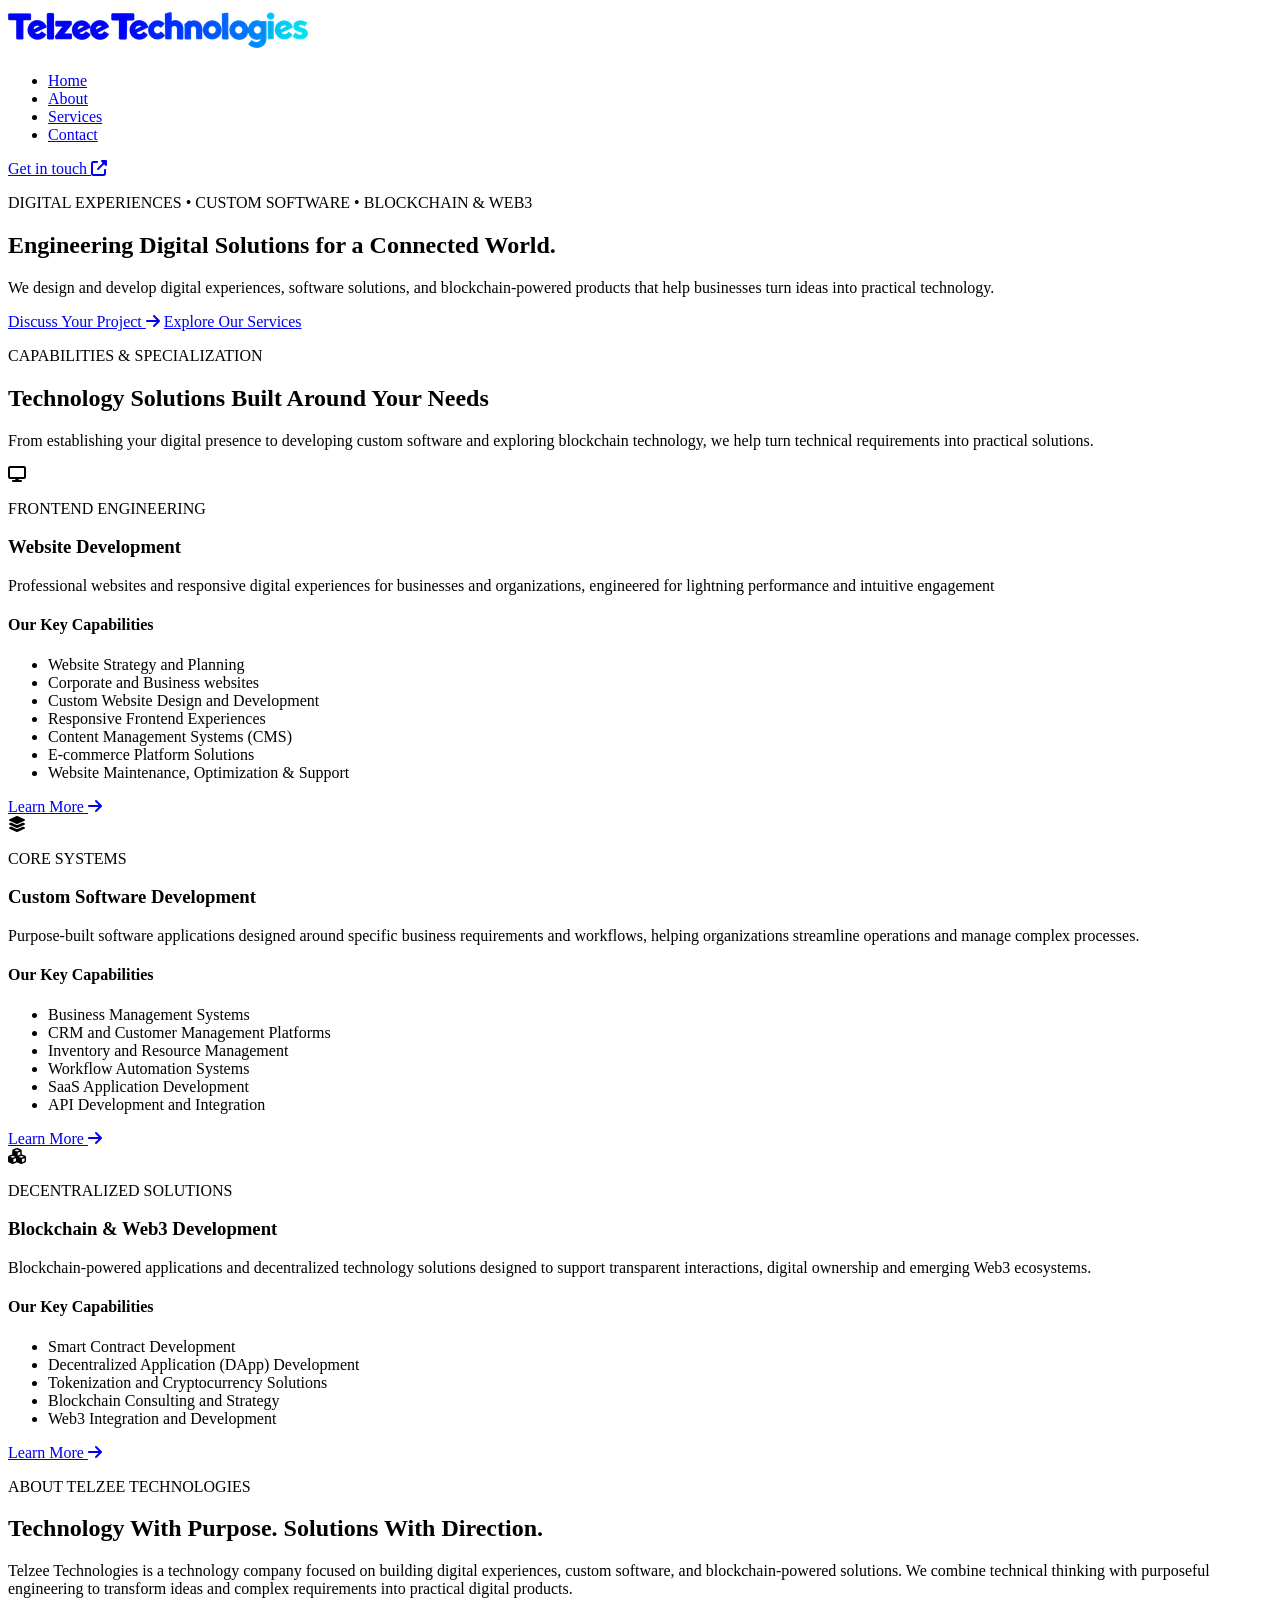
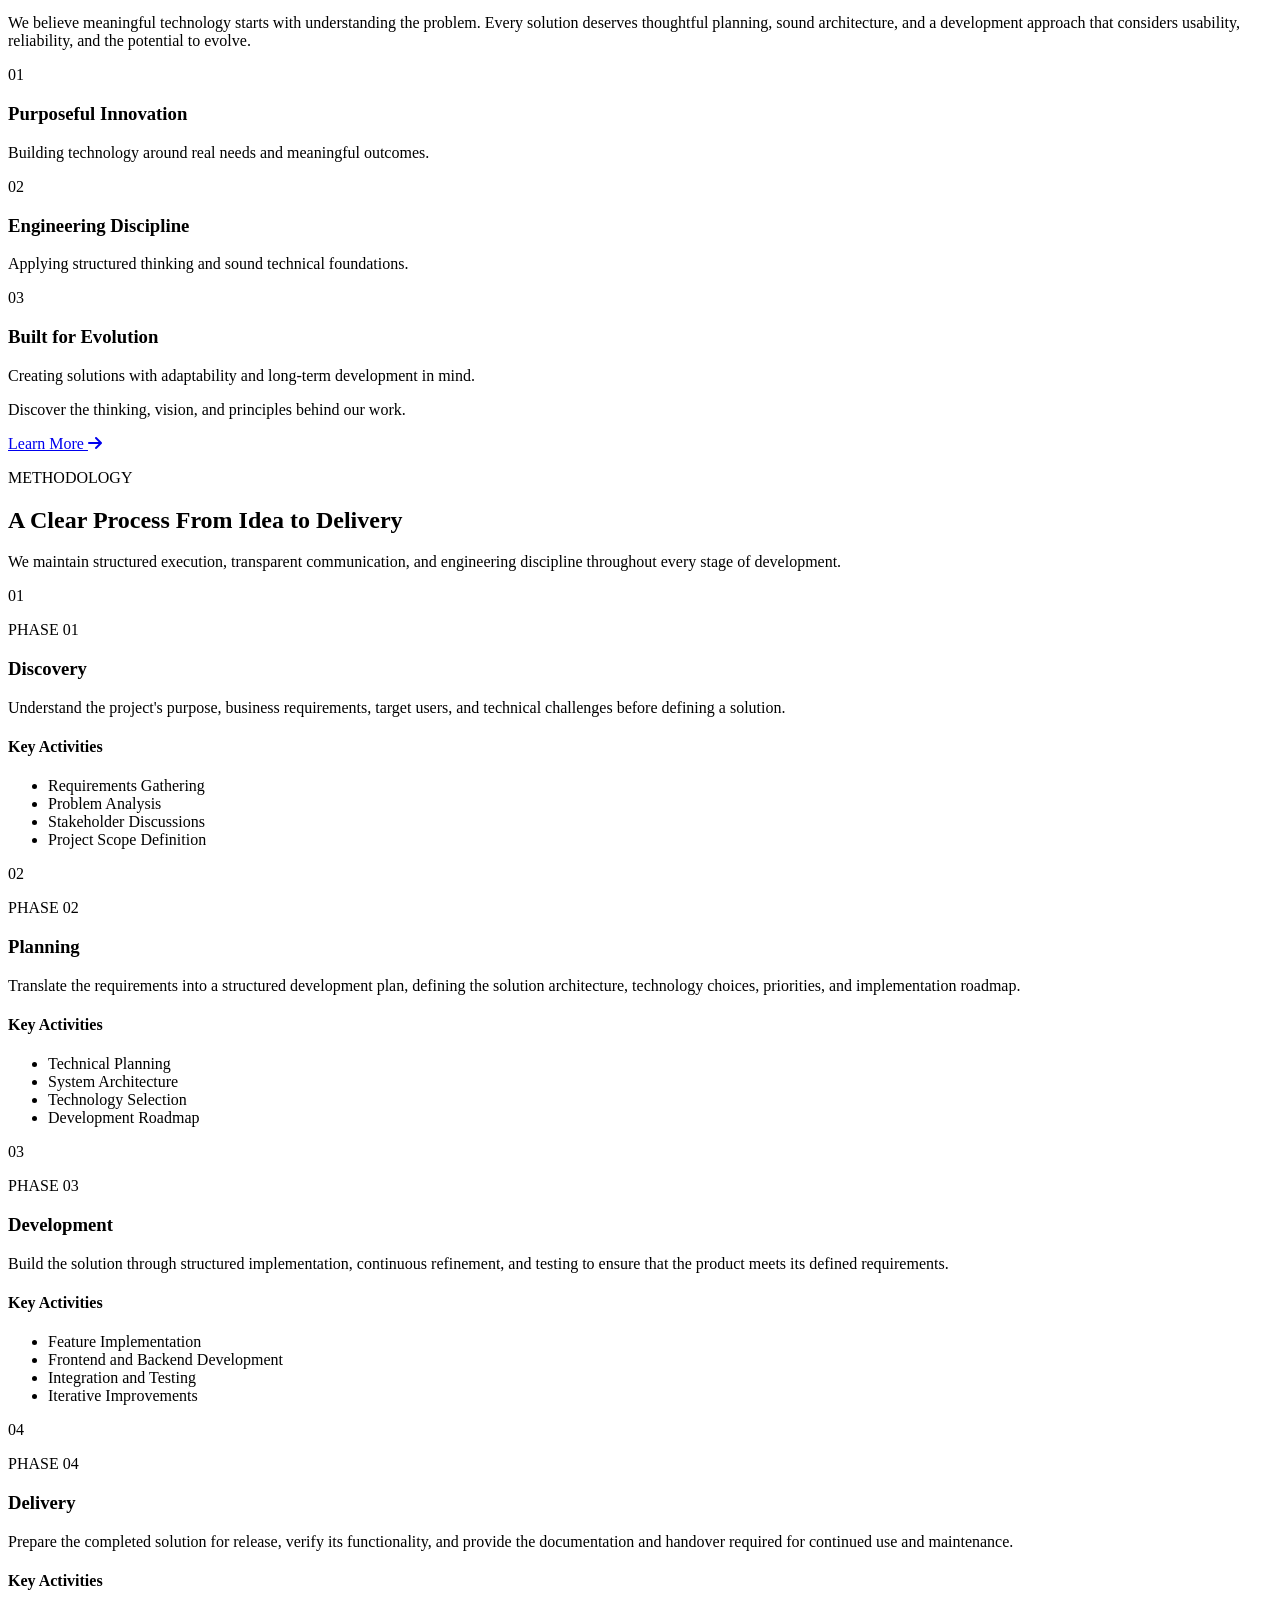
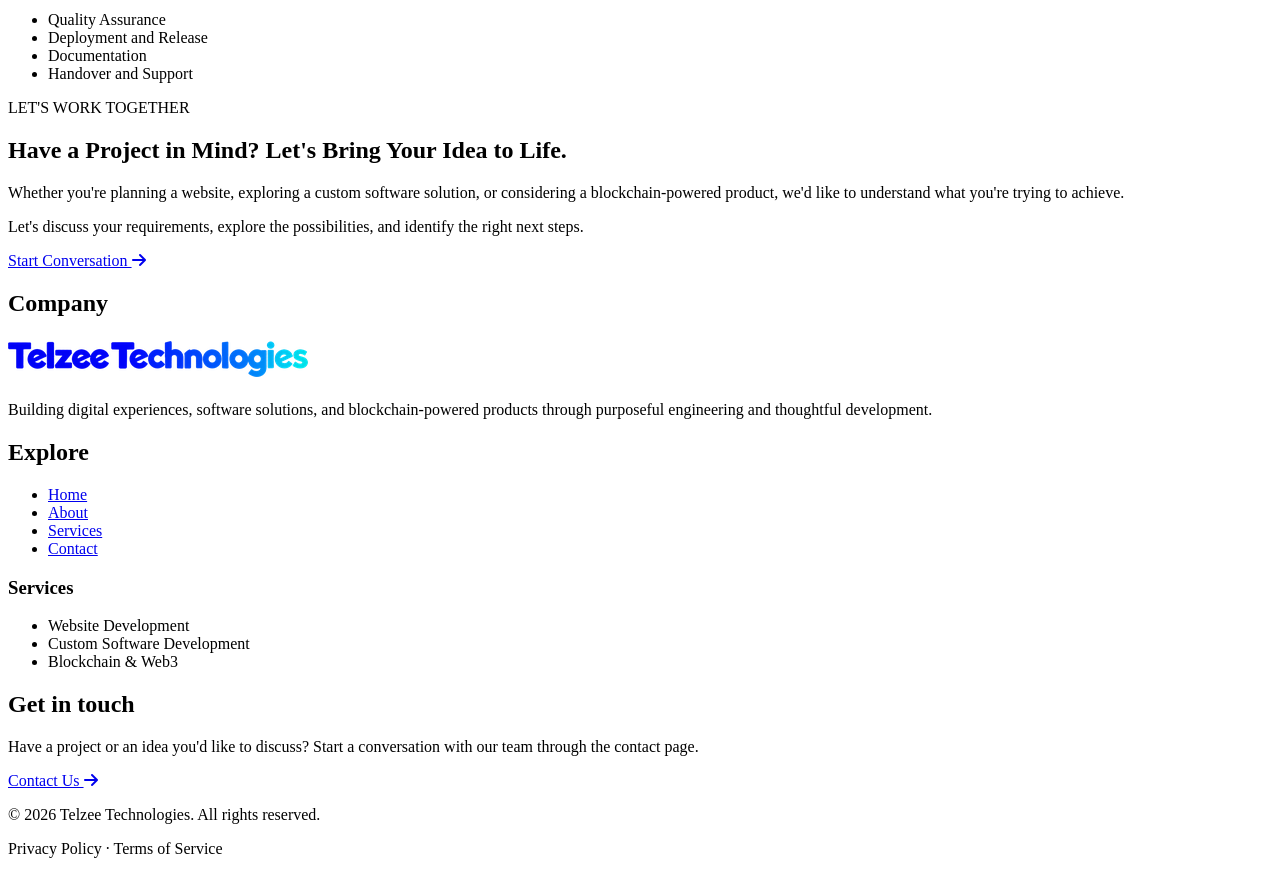
==== index.html @ 5a60598c "Initial-file commit" ====
<!DOCTYPE html>
<html lang="en">

<head>
    <meta charset="UTF-8">
    <meta name="viewport" content="width=device-width, initial-scale=1.0">
    <title>Telzee Technologies</title>
    <link rel="stylesheet" href="css/index-style.css">
    <link rel="stylesheet" href="https://cdnjs.cloudflare.com/ajax/libs/font-awesome/6.4.0/css/all.min.css">
    <script src="js/index-script.js" defer></script>
</head>

<body>
    <header>
        <div class="site-header-container" id="site-header-container">
            <a href="index.html">
                <img src="website-assets/images/telzee-logo-header.png" alt="Telzee Technologies Logo" class="site-logo"
                    id="site-logo">
            </a>
            <nav class="site-navigation" id="site-navigation" aria-label="main-navigation">
                <ul>
                    <li><a href="index.html">Home</a></li>
                    <li><a href="about.html">About</a></li>
                    <li><a href="services.html">Services</a></li>
                    <li><a href="contact.html">Contact</a></li>
                </ul>
            </nav>
            <a href="contact.html" class="header-cta" id="header-cta">Get in touch <i
                    class="fa-solid fa-up-right-from-square" aria-hidden="true"></i></a>
        </div>
    </header>

    <main>
        <section class="hero-section" id="hero-section">
            <p>DIGITAL EXPERIENCES • CUSTOM SOFTWARE • BLOCKCHAIN & WEB3</p>
            <h1>Engineering Digital Solutions for a Connected World.</h1>
            <p>We design and develop digital experiences, software solutions, and blockchain-powered products that help
                businesses turn ideas into practical technology.</p>
            <a href="contact.html" class="project-discussion" id="project-discussion">Discuss Your Project <i
                    class="fa-solid fa-arrow-right" aria-hidden="true"></i></a>
            <a href="services.html" class="services-exploration" id="services-exploration">Explore Our Services</a>
        </section>

        <section class="services-preview" id="services-preview">
            <p>CAPABILITIES & SPECIALIZATION</p>
            <h2>Technology Solutions Built Around Your Needs</h2>
            <p>From establishing your digital presence to developing custom software and exploring blockchain
                technology, we
                help turn technical requirements into practical solutions.</p>
            <div class="services-preview-cards" id="services-preview-cards">
                <div class="website-dev-preview-card" id="website-dev-preview-card">
                    <i class="fa-solid fa-display" aria-hidden="true"></i>
                    <p>FRONTEND ENGINEERING</p>
                    <h3>Website Development</h3>
                    <p>Professional websites and responsive digital experiences for businesses and organizations,
                        engineered for lightning performance and intuitive engagement</p>
                    <h4>Our Key Capabilities</h4>
                    <ul>
                        <li>Website Strategy and Planning</li>
                        <li>Corporate and Business websites</li>
                        <li>Custom Website Design and Development</li>
                        <li>Responsive Frontend Experiences</li>
                        <li>Content Management Systems (CMS)</li>
                        <li>E-commerce Platform Solutions</li>
                        <li>Website Maintenance, Optimization & Support</li>
                    </ul>
                    <a href="services.html">Learn More <i class="fa-solid fa-arrow-right" aria-hidden="true"></i></a>
                </div>
                <div class="custom-software-dev-preview-card" id="custom-software-dev-preview-card">
                    <i class="fa-solid fa-layer-group" aria-hidden="true"></i>
                    <p>CORE SYSTEMS</p>
                    <h3>Custom Software Development</h3>
                    <p>Purpose-built software applications designed around specific business requirements and workflows,
                        helping organizations streamline operations and manage complex processes.</p>
                    <h4>Our Key Capabilities</h4>
                    <ul>
                        <li>Business Management Systems</li>
                        <li>CRM and Customer Management Platforms</li>
                        <li>Inventory and Resource Management</li>
                        <li>Workflow Automation Systems</li>
                        <li>SaaS Application Development</li>
                        <li>API Development and Integration</li>
                    </ul>
                    <a href="services.html">Learn More <i class="fa-solid fa-arrow-right" aria-hidden="true"></i></a>
                </div>
                <div class="blockchain-dev-preview-card" id="blockchain-dev-preview-card">
                    <i class="fa-solid fa-cubes" aria-hidden="true"></i>
                    <p>DECENTRALIZED SOLUTIONS</p>
                    <h3>Blockchain & Web3 Development</h3>
                    <p>Blockchain-powered applications and decentralized technology solutions designed to support
                        transparent interactions, digital ownership and emerging Web3 ecosystems.</p>
                    <h4>Our Key Capabilities</h4>
                    <ul>
                        <li>Smart Contract Development</li>
                        <li>Decentralized Application (DApp) Development</li>
                        <li>Tokenization and Cryptocurrency Solutions</li>
                        <li>Blockchain Consulting and Strategy</li>
                        <li>Web3 Integration and Development</li>
                    </ul>
                    <a href="services.html">Learn More <i class="fa-solid fa-arrow-right" aria-hidden="true"></i></a>
                </div>
            </div>

        </section>

        <section class="about-preview" id="about-preview">
            <p>ABOUT TELZEE TECHNOLOGIES</p>
            <h2>Technology With Purpose. Solutions With Direction.</h2>
            <p>Telzee Technologies is a technology company focused on building digital experiences, custom software, and
                blockchain-powered solutions. We combine technical thinking with purposeful engineering to transform
                ideas and complex requirements into practical digital products.</p>
            <p>We believe meaningful technology starts with understanding the problem. Every solution deserves
                thoughtful planning, sound architecture, and a development approach that considers usability,
                reliability, and the potential to evolve.</p>
            <div class="about-preview-cards" id="about-preview-cards">
                <div class="preview-card1" id="preview-card1">
                    <p>01</p>
                    <h3>Purposeful Innovation</h3>
                    <p>Building technology around real needs and meaningful outcomes.</p>
                </div>
                <div class="preview-card2" id="preview-card2">
                    <p>02</p>
                    <h3>Engineering Discipline</h3>
                    <p>Applying structured thinking and sound technical foundations.</p>
                </div>
                <div class="preview-card3" id="preview-card3">
                    <p>03</p>
                    <h3>Built for Evolution</h3>
                    <p>Creating solutions with adaptability and long-term development in mind.</p>
                </div>
            </div>
            <p>Discover the thinking, vision, and principles behind our work.</p>
            <a href="about.html" class="about-learn-more" id="about-learn-more">Learn More <i
                    class="fa-solid fa-arrow-right" aria-hidden="true"></i></a>
        </section>
        <section class="methodology" id="methodology">
            <p>METHODOLOGY</p>
            <h2>A Clear Process From Idea to Delivery</h2>
            <p>We maintain structured execution, transparent communication, and engineering discipline throughout every
                stage of development.</p>
            <div class="methodology-phases" id="methodology-phases">
                <div class="methodology-phase1" id="methodology-phase1">
                    <div class="phase-header" id="phase1-header">
                        <p>01</p>
                        <p>PHASE 01</p>
                    </div>
                    <h3>Discovery</h3>
                    <p>Understand the project's purpose, business requirements, target users, and technical challenges
                        before defining a solution.</p>
                    <h4>Key Activities</h4>
                    <ul>
                        <li>Requirements Gathering</li>
                        <li>Problem Analysis</li>
                        <li>Stakeholder Discussions</li>
                        <li>Project Scope Definition</li>
                    </ul>
                </div>
                <div class="methodology-phase2" id="methodology-phase2">
                    <div class="phase-header" id="phase2-header">
                        <p>02</p>
                        <p>PHASE 02</p>
                    </div>
                    <h3>Planning</h3>
                    <p>Translate the requirements into a structured development plan, defining the solution
                        architecture, technology choices, priorities, and implementation roadmap.</p>
                    <h4>Key Activities</h4>
                    <ul>
                        <li>Technical Planning</li>
                        <li>System Architecture</li>
                        <li>Technology Selection</li>
                        <li>Development Roadmap</li>
                    </ul>
                </div>
                <div class="methodology-phase3" id="methodology-phase3">
                    <div class="phase-header" id="phase3-header">
                        <p>03</p>
                        <p>PHASE 03</p>
                    </div>
                    <h3>Development</h3>
                    <p>Build the solution through structured implementation, continuous refinement, and testing to
                        ensure that the product meets its defined requirements.</p>
                    <h4>Key Activities</h4>
                    <ul>
                        <li>Feature Implementation</li>
                        <li>Frontend and Backend Development</li>
                        <li>Integration and Testing</li>
                        <li>Iterative Improvements</li>
                    </ul>
                </div>
                <div class="methodology-phase4" id="methodology-phase4">
                    <div class="phase-header" id="phase4-header">
                        <p>04</p>
                        <p>PHASE 04</p>
                    </div>
                    <h3>Delivery</h3>
                    <p>Prepare the completed solution for release, verify its functionality, and provide the
                        documentation and handover required for continued use and maintenance.</p>
                    <h4>Key Activities</h4>
                    <ul>
                        <li>Quality Assurance</li>
                        <li>Deployment and Release</li>
                        <li>Documentation</li>
                        <li>Handover and Support</li>
                    </ul>
                </div>
            </div>
        </section>
        <section class="project-cta" id="project-cta">
            <div class="project-cta-container" id="project-cta-container">
                <p>LET'S WORK TOGETHER</p>
                <h2>Have a Project in Mind? Let's Bring Your Idea to Life.</h2>
                <p>Whether you're planning a website, exploring a custom software solution, or considering a
                    blockchain-powered product, we'd like to understand what you're trying to achieve.</p>
                <p>Let's discuss your requirements, explore the possibilities, and identify the right next steps.</p>
                <a href="contact.html" class="start-conversation" id="start-conversation">Start Conversation <i
                        class="fa-solid fa-arrow-right" aria-hidden="true"></i></a>
            </div>
        </section>
    </main>

    <footer>
        <div class="site-footer-container" id="site-footer-container">
            <div class="footer-container1" id="footer-container1">
                <h2>Company</h2>
                <img src="website-assets/images/telzee-logo-header.png" class="site-footer-logo" id="site-footer-logo"
                    alt="Telzee Technologies logo">
                <p>Building digital experiences, software solutions, and blockchain-powered products through purposeful
                    engineering and thoughtful development.</p>
            </div>
            <div class="footer-container2" id="footer-container2">
                <h2>Explore</h2>
                <nav class="footer-navigation" id="footer-navigation" aria-label="footer-navigation">
                    <ul>
                        <li><a href="index.html">Home</a></li>
                        <li><a href="about.html">About</a></li>
                        <li><a href="services.html">Services</a></li>
                        <li><a href="contact.html">Contact</a></li>
                    </ul>
                </nav>
                <h3>Services</h3>
                <ul>
                    <li>Website Development</li>
                    <li>Custom Software Development</li>
                    <li>Blockchain & Web3</li>
                </ul>
            </div>
            <div class="footer-container3" id="footer-container3">
                <h2>Get in touch</h2>
                <p>Have a project or an idea you'd like to discuss? Start a conversation with our team through the
                    contact page.</p>
                <a href="contact.html" class="footer-cta" id="footer-cta">Contact Us <i class="fa-solid fa-arrow-right"
                        aria-hidden="true"></i></a>
            </div>
            <div class="container-footer" id="container-footer">
                <p>&copy; 2026 Telzee Technologies. All rights reserved.</p>
                <p>Privacy Policy · Terms of Service</p>
            </div>
        </div>
    </footer>
</body>

</html>
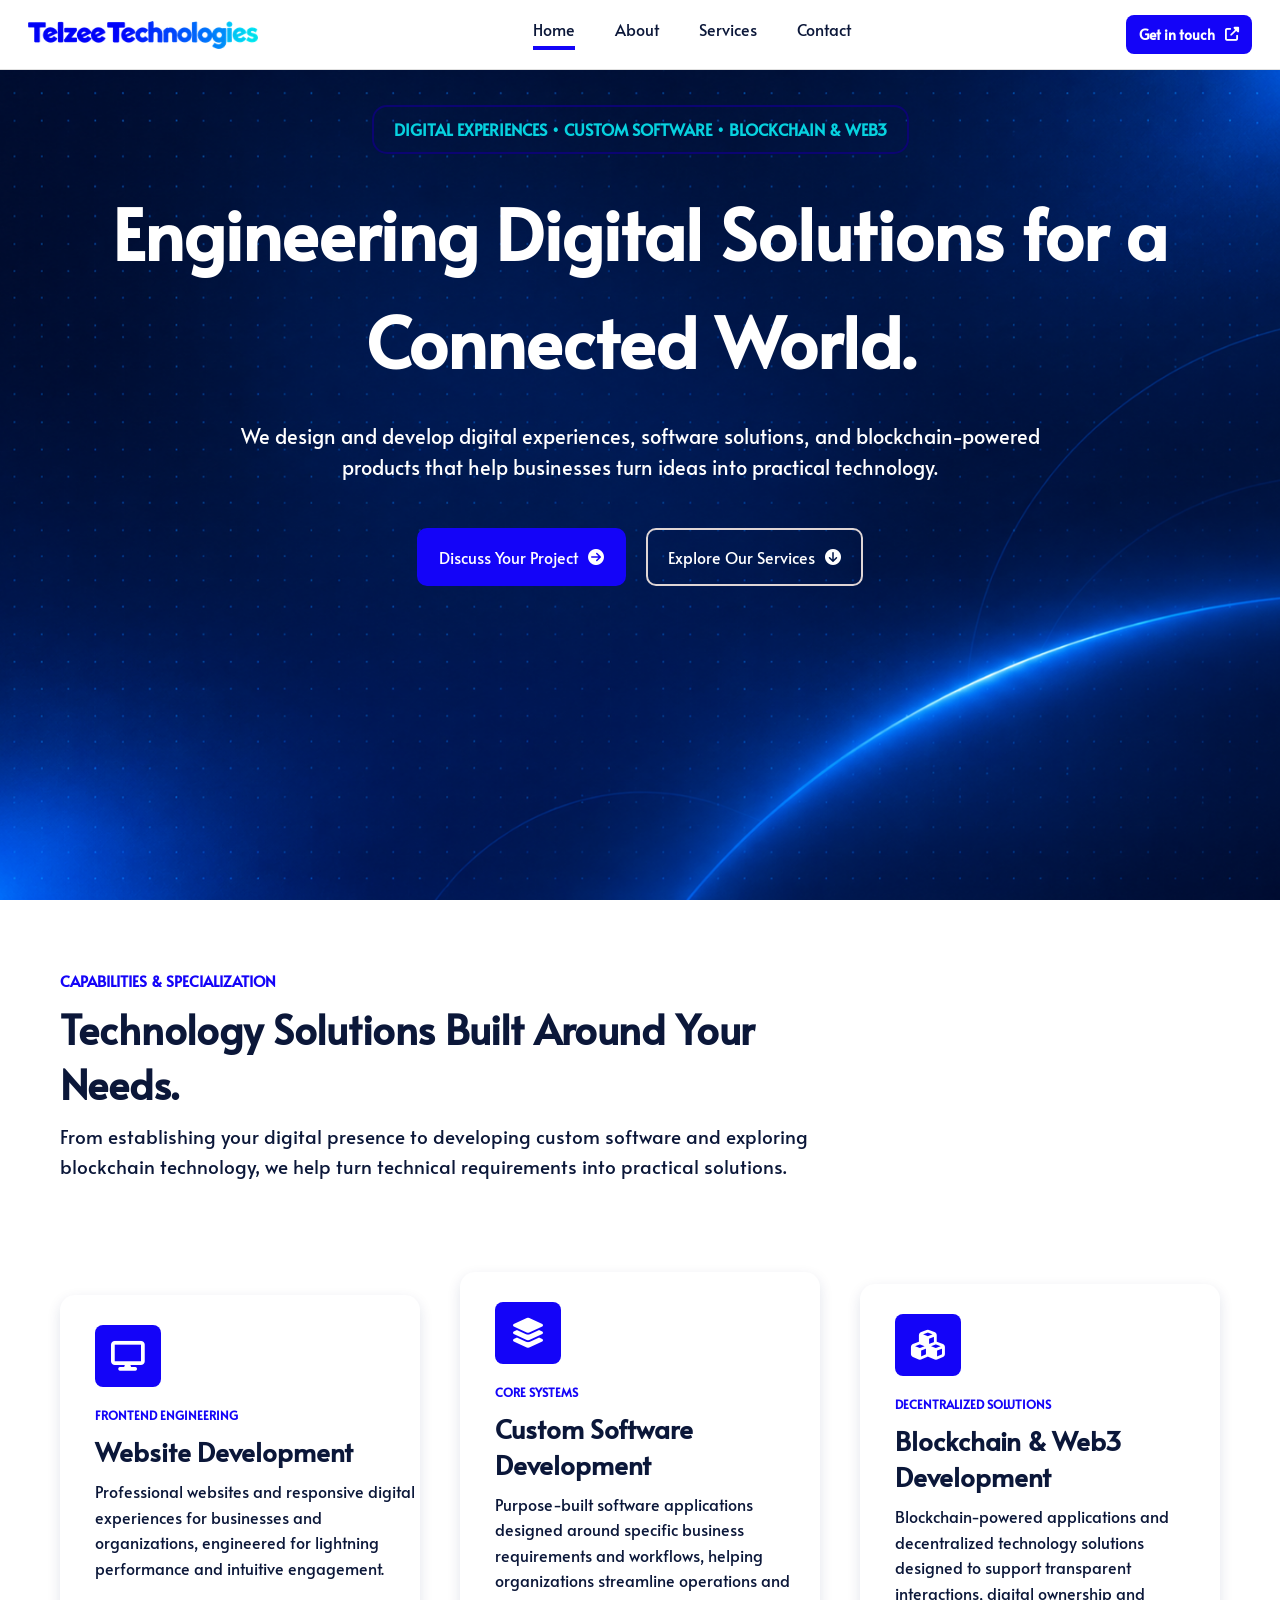
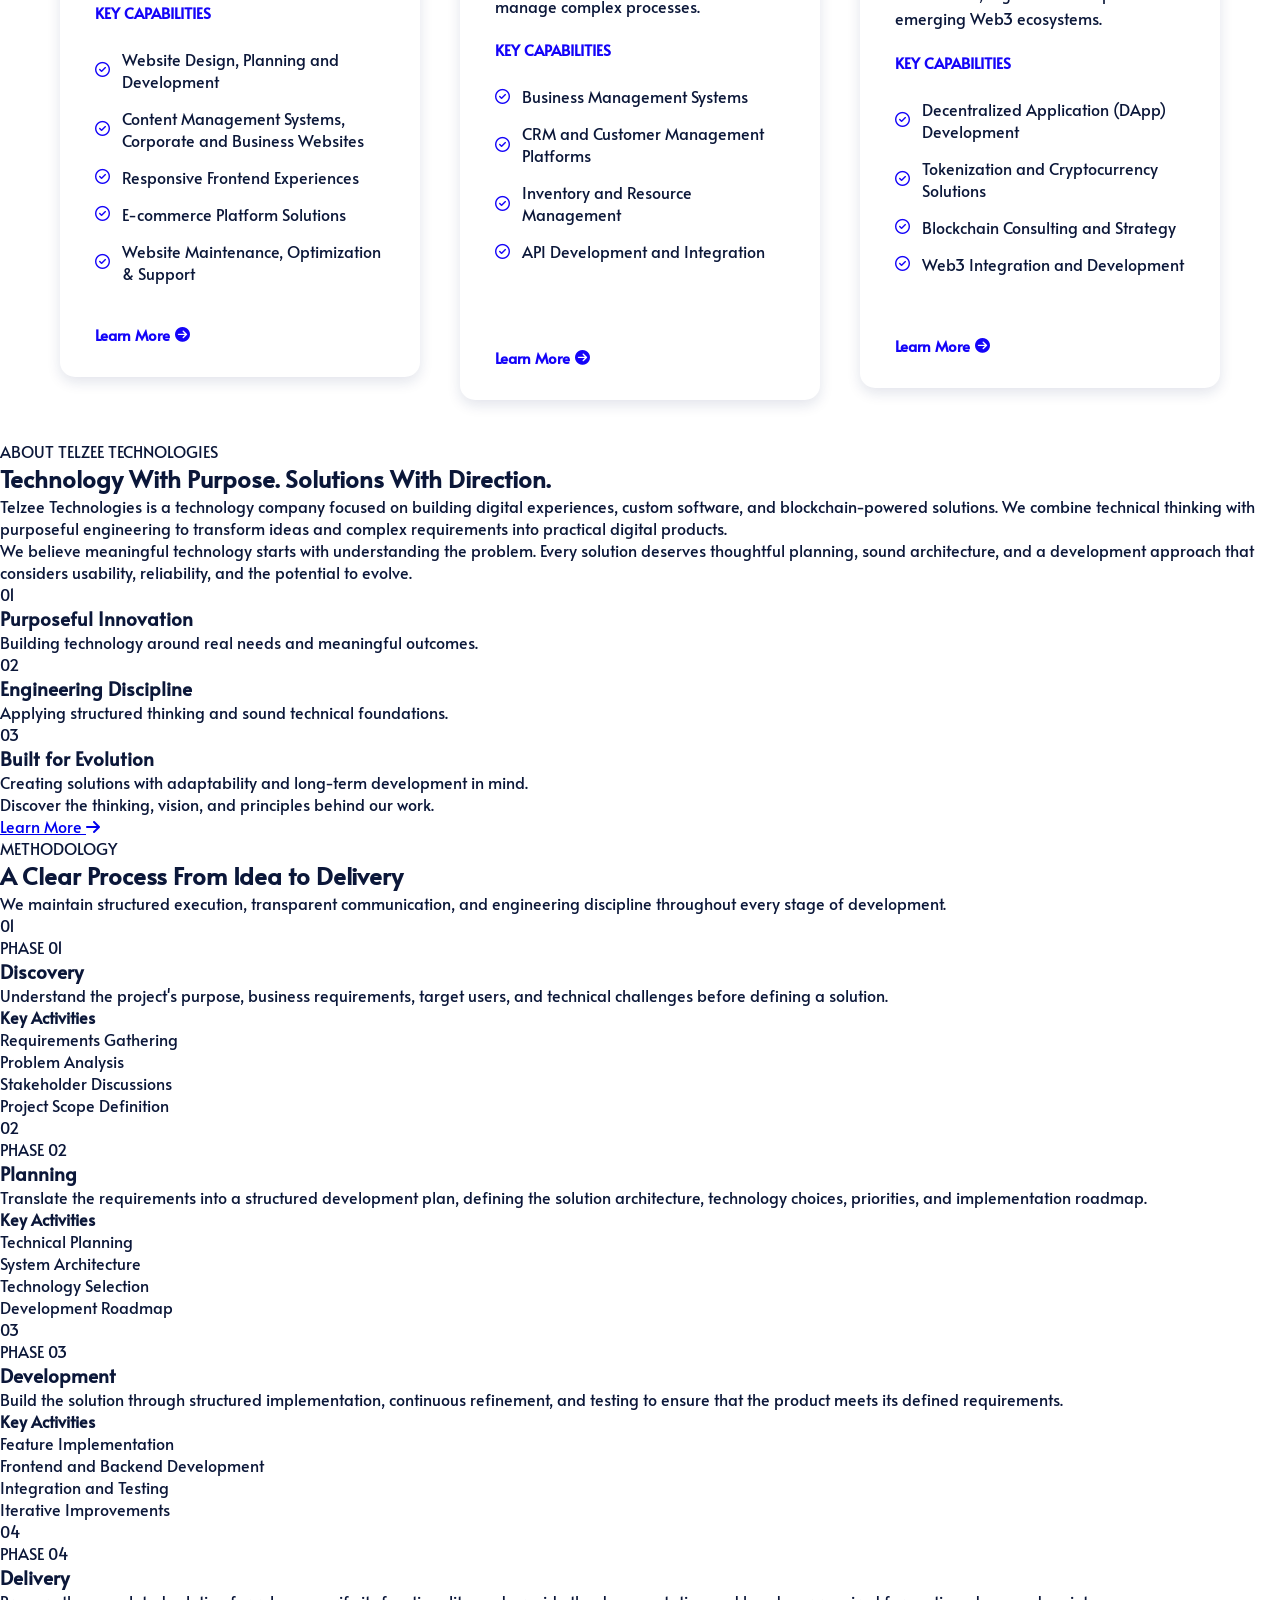
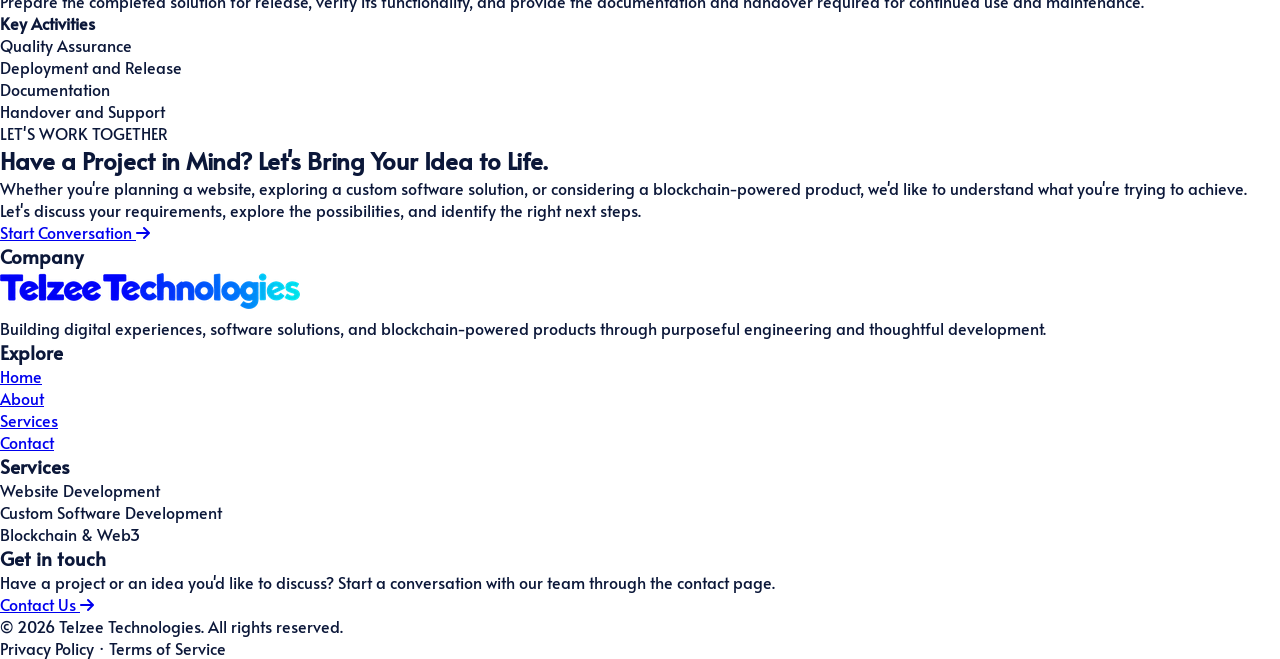
==== commit 65d54a29: "Homepage initial styling and structure modifications" ====
--- a/index.html
+++ b/index.html
@@ -7,6 +7,9 @@
     <title>Telzee Technologies</title>
     <link rel="stylesheet" href="css/index-style.css">
     <link rel="stylesheet" href="https://cdnjs.cloudflare.com/ajax/libs/font-awesome/6.4.0/css/all.min.css">
+    <link rel="preconnect" href="https://fonts.googleapis.com">
+    <link rel="preconnect" href="https://fonts.gstatic.com" crossorigin>
+    <link href="https://fonts.googleapis.com/css2?family=Alata&display=swap" rel="stylesheet">
     <script src="js/index-script.js" defer></script>
 </head>
 
@@ -19,7 +22,7 @@
             </a>
             <nav class="site-navigation" id="site-navigation" aria-label="main-navigation">
                 <ul>
-                    <li><a href="index.html">Home</a></li>
+                    <li><a href="index.html" aria-current="page">Home</a></li>
                     <li><a href="about.html">About</a></li>
                     <li><a href="services.html">Services</a></li>
                     <li><a href="contact.html">Contact</a></li>
@@ -32,122 +35,152 @@
 
     <main>
         <section class="hero-section" id="hero-section">
-            <p>DIGITAL EXPERIENCES • CUSTOM SOFTWARE • BLOCKCHAIN & WEB3</p>
+            <p class="hero-p1">DIGITAL EXPERIENCES • CUSTOM SOFTWARE • BLOCKCHAIN & WEB3</p>
             <h1>Engineering Digital Solutions for a Connected World.</h1>
-            <p>We design and develop digital experiences, software solutions, and blockchain-powered products that help
+            <p class="hero-p2">We design and develop digital experiences, software solutions, and blockchain-powered
+                products that help
                 businesses turn ideas into practical technology.</p>
-            <a href="contact.html" class="project-discussion" id="project-discussion">Discuss Your Project <i
-                    class="fa-solid fa-arrow-right" aria-hidden="true"></i></a>
-            <a href="services.html" class="services-exploration" id="services-exploration">Explore Our Services</a>
+            <div class="hero-cta" id="hero-cta">
+                <a href="contact.html" class="project-discussion" id="project-discussion">Discuss Your Project <i
+                        class="fa-solid fa-circle-arrow-right" aria-hidden="true"></i></a>
+                <a href="services.html" class="services-exploration" id="services-exploration">Explore Our Services
+                    <i class="fa-solid fa-circle-arrow-down" aria-hidden="true"></i></a>
+            </div>
         </section>
 
         <section class="services-preview" id="services-preview">
-            <p>CAPABILITIES & SPECIALIZATION</p>
-            <h2>Technology Solutions Built Around Your Needs</h2>
-            <p>From establishing your digital presence to developing custom software and exploring blockchain
-                technology, we
-                help turn technical requirements into practical solutions.</p>
+            <div class="services-preview-intro">
+                <p class="services-previewp1">CAPABILITIES & SPECIALIZATION</p>
+                <h2 class="services-previewh2">Technology Solutions Built Around Your Needs.</h2>
+                <p class="services-previewp2">From establishing your digital presence to developing custom software and
+                    exploring blockchain
+                    technology, we
+                    help turn technical requirements into practical solutions.</p>
+            </div>
             <div class="services-preview-cards" id="services-preview-cards">
                 <div class="website-dev-preview-card" id="website-dev-preview-card">
                     <i class="fa-solid fa-display" aria-hidden="true"></i>
-                    <p>FRONTEND ENGINEERING</p>
-                    <h3>Website Development</h3>
-                    <p>Professional websites and responsive digital experiences for businesses and organizations,
-                        engineered for lightning performance and intuitive engagement</p>
-                    <h4>Our Key Capabilities</h4>
-                    <ul>
-                        <li>Website Strategy and Planning</li>
-                        <li>Corporate and Business websites</li>
-                        <li>Custom Website Design and Development</li>
-                        <li>Responsive Frontend Experiences</li>
-                        <li>Content Management Systems (CMS)</li>
-                        <li>E-commerce Platform Solutions</li>
-                        <li>Website Maintenance, Optimization & Support</li>
-                    </ul>
-                    <a href="services.html">Learn More <i class="fa-solid fa-arrow-right" aria-hidden="true"></i></a>
+                    <p class="web-devp1">FRONTEND ENGINEERING</p>
+                    <h3 class="web-devh3">Website Development</h3>
+                    <p class="web-devp2">Professional websites and responsive digital experiences for businesses and
+                        organizations,
+                        engineered for lightning performance and intuitive engagement.</p>
+                    <h4 class="web-devh4">KEY CAPABILITIES</h4>
+                    <ul>
+                        <li><i class="fa-regular fa-circle-check" aria-hidden="true"></i> Website Design, Planning and
+                            Development
+                        </li>
+                        <li><i class="fa-regular fa-circle-check" aria-hidden="true"></i> Content Management Systems,
+                            Corporate and Business Websites</li>
+                        <li><i class="fa-regular fa-circle-check" aria-hidden="true"></i> Responsive Frontend
+                            Experiences</li>
+                        <li><i class="fa-regular fa-circle-check" aria-hidden="true"></i> E-commerce Platform Solutions
+                        </li>
+                        <li><i class="fa-regular fa-circle-check" aria-hidden="true"></i> Website Maintenance,
+                            Optimization & Support</li>
+                    </ul>
+                    <a href="services.html" class="website-dev-learn-more">Learn More <i
+                            class="fa-solid fa-circle-arrow-right" aria-hidden="true"></i></a>
                 </div>
                 <div class="custom-software-dev-preview-card" id="custom-software-dev-preview-card">
                     <i class="fa-solid fa-layer-group" aria-hidden="true"></i>
-                    <p>CORE SYSTEMS</p>
-                    <h3>Custom Software Development</h3>
-                    <p>Purpose-built software applications designed around specific business requirements and workflows,
+                    <p class="custom-softwarep1">CORE SYSTEMS</p>
+                    <h3 class="custom-softwareh3">Custom Software Development</h3>
+                    <p class="custom-softwarep2">Purpose-built software applications designed around specific business
+                        requirements and workflows,
                         helping organizations streamline operations and manage complex processes.</p>
-                    <h4>Our Key Capabilities</h4>
-                    <ul>
-                        <li>Business Management Systems</li>
-                        <li>CRM and Customer Management Platforms</li>
-                        <li>Inventory and Resource Management</li>
-                        <li>Workflow Automation Systems</li>
-                        <li>SaaS Application Development</li>
-                        <li>API Development and Integration</li>
-                    </ul>
-                    <a href="services.html">Learn More <i class="fa-solid fa-arrow-right" aria-hidden="true"></i></a>
+                    <h4 class="custom-softwareh4">KEY CAPABILITIES</h4>
+                    <ul>
+                        <li><i class="fa-regular fa-circle-check" aria-hidden="true"></i> Business Management Systems
+                        </li>
+                        <li><i class="fa-regular fa-circle-check" aria-hidden="true"></i> CRM and Customer Management
+                            Platforms</li>
+                        <li><i class="fa-regular fa-circle-check" aria-hidden="true"></i> Inventory and Resource
+                            Management</li>
+                        <li><i class="fa-regular fa-circle-check" aria-hidden="true"></i> API Development and
+                            Integration</li>
+                    </ul>
+                    <a href="services.html" class="custom-software-learn-more">Learn More <i
+                            class="fa-solid fa-circle-arrow-right" aria-hidden="true"></i></a>
                 </div>
                 <div class="blockchain-dev-preview-card" id="blockchain-dev-preview-card">
                     <i class="fa-solid fa-cubes" aria-hidden="true"></i>
-                    <p>DECENTRALIZED SOLUTIONS</p>
-                    <h3>Blockchain & Web3 Development</h3>
-                    <p>Blockchain-powered applications and decentralized technology solutions designed to support
+                    <p class="blockchain-devp1">DECENTRALIZED SOLUTIONS</p>
+                    <h3 class="blockchain-devh3">Blockchain & Web3 Development</h3>
+                    <p class="blockchain-devp2">Blockchain-powered applications and decentralized technology solutions
+                        designed to support
                         transparent interactions, digital ownership and emerging Web3 ecosystems.</p>
-                    <h4>Our Key Capabilities</h4>
-                    <ul>
-                        <li>Smart Contract Development</li>
-                        <li>Decentralized Application (DApp) Development</li>
-                        <li>Tokenization and Cryptocurrency Solutions</li>
-                        <li>Blockchain Consulting and Strategy</li>
-                        <li>Web3 Integration and Development</li>
-                    </ul>
-                    <a href="services.html">Learn More <i class="fa-solid fa-arrow-right" aria-hidden="true"></i></a>
+                    <h4 class="blockchain-devh4">KEY CAPABILITIES</h4>
+                    <ul>
+                        </li>
+                        <li><i class="fa-regular fa-circle-check" aria-hidden="true"></i> Decentralized Application
+                            (DApp) Development</li>
+                        <li><i class="fa-regular fa-circle-check" aria-hidden="true"></i> Tokenization and
+                            Cryptocurrency Solutions</li>
+                        <li><i class="fa-regular fa-circle-check" aria-hidden="true"></i> Blockchain Consulting and
+                            Strategy</li>
+                        <li><i class="fa-regular fa-circle-check" aria-hidden="true"></i> Web3 Integration and
+                            Development</li>
+                    </ul>
+                    <a href="services.html" class="blockchain-dev-learn-more">Learn More <i
+                            class="fa-solid fa-circle-arrow-right" aria-hidden="true"></i></a>
                 </div>
             </div>
 
         </section>
 
         <section class="about-preview" id="about-preview">
-            <p>ABOUT TELZEE TECHNOLOGIES</p>
-            <h2>Technology With Purpose. Solutions With Direction.</h2>
-            <p>Telzee Technologies is a technology company focused on building digital experiences, custom software, and
+            <p class="about-previewp1">ABOUT TELZEE TECHNOLOGIES</p>
+            <h2 class="about-previewh2">Technology With Purpose. Solutions With Direction.</h2>
+            <p class="about-previewp2">Telzee Technologies is a technology company focused on building digital
+                experiences,
+                custom software, and
                 blockchain-powered solutions. We combine technical thinking with purposeful engineering to transform
                 ideas and complex requirements into practical digital products.</p>
-            <p>We believe meaningful technology starts with understanding the problem. Every solution deserves
+            <p class="about-previewp3">We believe meaningful technology starts with understanding the problem. Every
+                solution deserves
                 thoughtful planning, sound architecture, and a development approach that considers usability,
                 reliability, and the potential to evolve.</p>
             <div class="about-preview-cards" id="about-preview-cards">
                 <div class="preview-card1" id="preview-card1">
-                    <p>01</p>
-                    <h3>Purposeful Innovation</h3>
-                    <p>Building technology around real needs and meaningful outcomes.</p>
+                    <p class="about-preview-card1-p1">01</p>
+                    <h3 class="about-preview-card1-h3">Purposeful Innovation</h3>
+                    <p class="about-preview-card1-p2">Building technology around real needs and meaningful outcomes.</p>
                 </div>
                 <div class="preview-card2" id="preview-card2">
-                    <p>02</p>
-                    <h3>Engineering Discipline</h3>
-                    <p>Applying structured thinking and sound technical foundations.</p>
+                    <p class="about-preview-card2-p1">02</p>
+                    <h3 class="about-preview-card2-h3">Engineering Discipline</h3>
+                    <p class="about-preview-card2-p2">Applying structured thinking and sound technical foundations.</p>
                 </div>
                 <div class="preview-card3" id="preview-card3">
-                    <p>03</p>
-                    <h3>Built for Evolution</h3>
+                    <p class="about-preview-card3-p1">03</p>
+                    <h3 class="about-preview-card3-h3">Built for Evolution</h3>
                     <p>Creating solutions with adaptability and long-term development in mind.</p>
                 </div>
             </div>
-            <p>Discover the thinking, vision, and principles behind our work.</p>
+            <p class="about-previewp4">Discover the thinking, vision, and principles behind our work.</p>
             <a href="about.html" class="about-learn-more" id="about-learn-more">Learn More <i
                     class="fa-solid fa-arrow-right" aria-hidden="true"></i></a>
         </section>
         <section class="methodology" id="methodology">
-            <p>METHODOLOGY</p>
-            <h2>A Clear Process From Idea to Delivery</h2>
-            <p>We maintain structured execution, transparent communication, and engineering discipline throughout every
+            <p class="methodologyp1">METHODOLOGY</p>
+            <h2 class="methodologyh2">A Clear Process From Idea to Delivery</h2>
+            <p class="methodologyp2">We maintain structured execution, transparent communication, and engineering
+                discipline
+                throughout every
                 stage of development.</p>
             <div class="methodology-phases" id="methodology-phases">
                 <div class="methodology-phase1" id="methodology-phase1">
                     <div class="phase-header" id="phase1-header">
-                        <p>01</p>
-                        <p>PHASE 01</p>
+                        <p class="methodology-phase1-p1">01</p>
+                        <p class="methodology-phase1-p2">PHASE 01</p>
                     </div>
-                    <h3>Discovery</h3>
-                    <p>Understand the project's purpose, business requirements, target users, and technical challenges
+                    <h3 class="methodology-phase1-h3">Discovery</h3>
+                    <p class="methodology-phase1-p3">Understand the project's purpose, business requirements, target
+                        users,
+                        and technical challenges
                         before defining a solution.</p>
-                    <h4>Key Activities</h4>
+                    <h4 class="methodology-phase1-h4">Key Activities</h4>
                     <ul>
                         <li>Requirements Gathering</li>
                         <li>Problem Analysis</li>
@@ -157,13 +190,15 @@
                 </div>
                 <div class="methodology-phase2" id="methodology-phase2">
                     <div class="phase-header" id="phase2-header">
-                        <p>02</p>
-                        <p>PHASE 02</p>
+                        <p class="methodology-phase2-p1">02</p>
+                        <p class="methodology-phase2-p2">PHASE 02</p>
                     </div>
-                    <h3>Planning</h3>
-                    <p>Translate the requirements into a structured development plan, defining the solution
+                    <h3 class="methodology-phase2-h3">Planning</h3>
+                    <p class="methodology-phase2-p3">Translate the requirements into a structured development plan,
+                        defining
+                        the solution
                         architecture, technology choices, priorities, and implementation roadmap.</p>
-                    <h4>Key Activities</h4>
+                    <h4 class="methodology-phase2-h4">Key Activities</h4>
                     <ul>
                         <li>Technical Planning</li>
                         <li>System Architecture</li>
@@ -173,13 +208,14 @@
                 </div>
                 <div class="methodology-phase3" id="methodology-phase3">
                     <div class="phase-header" id="phase3-header">
-                        <p>03</p>
-                        <p>PHASE 03</p>
+                        <p class="methodology-phase3-p1">03</p>
+                        <p class="methodology-phase3-p2">PHASE 03</p>
                     </div>
-                    <h3>Development</h3>
-                    <p>Build the solution through structured implementation, continuous refinement, and testing to
+                    <h3 class="methodology-phase3-h3">Development</h3>
+                    <p class="methodology-phase3-p3">Build the solution through structured implementation, continuous
+                        refinement, and testing to
                         ensure that the product meets its defined requirements.</p>
-                    <h4>Key Activities</h4>
+                    <h4 class="methodology-phase3-h4">Key Activities</h4>
                     <ul>
                         <li>Feature Implementation</li>
                         <li>Frontend and Backend Development</li>
@@ -189,13 +225,15 @@
                 </div>
                 <div class="methodology-phase4" id="methodology-phase4">
                     <div class="phase-header" id="phase4-header">
-                        <p>04</p>
-                        <p>PHASE 04</p>
+                        <p class="methodology-phase4-p1">04</p>
+                        <p class="methodology-phase4-p2">PHASE 04</p>
                     </div>
-                    <h3>Delivery</h3>
-                    <p>Prepare the completed solution for release, verify its functionality, and provide the
+                    <h3 class="methodology-phase4-h3">Delivery</h3>
+                    <p class="methodology-phase4-p3">Prepare the completed solution for release, verify its
+                        functionality,
+                        and provide the
                         documentation and handover required for continued use and maintenance.</p>
-                    <h4>Key Activities</h4>
+                    <h4 class="methodology-phase4-h4">Key Activities</h4>
                     <ul>
                         <li>Quality Assurance</li>
                         <li>Deployment and Release</li>
@@ -207,11 +245,14 @@
         </section>
         <section class="project-cta" id="project-cta">
             <div class="project-cta-container" id="project-cta-container">
-                <p>LET'S WORK TOGETHER</p>
-                <h2>Have a Project in Mind? Let's Bring Your Idea to Life.</h2>
-                <p>Whether you're planning a website, exploring a custom software solution, or considering a
+                <p class="project-cta-p1">LET'S WORK TOGETHER</p>
+                <h2 class="project-cta-h3">Have a Project in Mind? Let's Bring Your Idea to Life.</h2>
+                <p class="project-cta-p2">Whether you're planning a website, exploring a custom software solution, or
+                    considering a
                     blockchain-powered product, we'd like to understand what you're trying to achieve.</p>
-                <p>Let's discuss your requirements, explore the possibilities, and identify the right next steps.</p>
+                <p class="project-cta-p3">Let's discuss your requirements, explore the possibilities, and identify the
+                    right
+                    next steps.</p>
                 <a href="contact.html" class="start-conversation" id="start-conversation">Start Conversation <i
                         class="fa-solid fa-arrow-right" aria-hidden="true"></i></a>
             </div>
@@ -221,14 +262,15 @@
     <footer>
         <div class="site-footer-container" id="site-footer-container">
             <div class="footer-container1" id="footer-container1">
-                <h2>Company</h2>
+                <h3 class="footer-container1-h3">Company</h3>
                 <img src="website-assets/images/telzee-logo-header.png" class="site-footer-logo" id="site-footer-logo"
                     alt="Telzee Technologies logo">
-                <p>Building digital experiences, software solutions, and blockchain-powered products through purposeful
+                <p class="footer-container1-p">Building digital experiences, software solutions, and blockchain-powered
+                    products through purposeful
                     engineering and thoughtful development.</p>
             </div>
             <div class="footer-container2" id="footer-container2">
-                <h2>Explore</h2>
+                <h3 class="footer-container2-h3">Explore</h3>
                 <nav class="footer-navigation" id="footer-navigation" aria-label="footer-navigation">
                     <ul>
                         <li><a href="index.html">Home</a></li>
@@ -237,7 +279,7 @@
                         <li><a href="contact.html">Contact</a></li>
                     </ul>
                 </nav>
-                <h3>Services</h3>
+                <h3 class="footer-container2-h3">Services</h3>
                 <ul>
                     <li>Website Development</li>
                     <li>Custom Software Development</li>
@@ -245,15 +287,16 @@
                 </ul>
             </div>
             <div class="footer-container3" id="footer-container3">
-                <h2>Get in touch</h2>
-                <p>Have a project or an idea you'd like to discuss? Start a conversation with our team through the
+                <h3 class="footer-container3-h3">Get in touch</h3>
+                <p class="footer-container3-p">Have a project or an idea you'd like to discuss? Start a conversation
+                    with our team through the
                     contact page.</p>
                 <a href="contact.html" class="footer-cta" id="footer-cta">Contact Us <i class="fa-solid fa-arrow-right"
                         aria-hidden="true"></i></a>
             </div>
             <div class="container-footer" id="container-footer">
-                <p>&copy; 2026 Telzee Technologies. All rights reserved.</p>
-                <p>Privacy Policy · Terms of Service</p>
+                <p class="container-footer-p1">&copy; 2026 Telzee Technologies. All rights reserved.</p>
+                <p class="container-footer-p2">Privacy Policy · Terms of Service</p>
             </div>
         </div>
     </footer>
--- a/css/index-style.css
+++ b/css/index-style.css
@@ -0,0 +1,420 @@
+/*Global styles*/
+
+* {
+    margin: 0;
+    padding: 0;
+    box-sizing: border-box;
+    font-family: "Alata", sans-serif;
+}
+
+/*body styles*/
+
+body {
+    width: 100%;
+    min-height: 100vh;
+    color: #0B1739;
+}
+
+/*header styles*/
+
+header {
+    position: sticky;
+    top: 0;
+    z-index: 1000;
+    width: 100%;
+}
+
+.site-header-container {
+    display: flex;
+    justify-content: space-between;
+    align-items: center;
+    padding: 13px 28px;
+    width: 100%;
+    border-bottom: 1px solid #e0e0e0;
+    background-color: rgba(255, 255, 255, 0.75);
+    backdrop-filter: blur(12px);
+    -webkit-backdrop-filter: blur(12px);
+}
+
+.site-logo {
+    width: 230px;
+    height: auto;
+    padding-top: 5px;
+}
+
+header nav {
+    flex: 1;
+}
+
+header nav ul {
+    display: flex;
+    justify-content: center;
+    list-style-type: none;
+    gap: 40px;
+}
+
+header nav li a {
+    display: inline-block;
+    text-decoration: none;
+    font-size: 16px;
+    font-weight: 500;
+    padding-bottom: 6px;
+    border-bottom: 4px solid transparent;
+    transition: color 0.25s ease, transform 0.25s ease;
+    color: #0B1739;
+}
+
+header nav li a[aria-current="page"] {
+    border-bottom-color: #1404f8;
+}
+
+header nav li a:hover {
+    color: #1404f8;
+    transform: translateY(-2px);
+}
+
+header nav li a:focus-visible {
+    outline: 2px solid #1404f8;
+}
+
+.header-cta {
+    display: flex;
+    align-items: center;
+    gap: 10px;
+    padding: 10px 13px;
+    border-radius: 8px;
+    text-decoration: none;
+    font-size: 14px;
+    font-weight: 600;
+    background-color: #1404f8;
+    color: #ffffff;
+    transition: transform 0.25s ease;
+}
+
+.header-cta:hover {
+    background-color: #031b5f;
+    transform: translateY(-2px);
+}
+
+.header-cta i {
+    color: #ffffff;
+}
+
+/* hero section styles */
+
+.hero-section {
+    display: flex;
+    flex-direction: column;
+    justify-content: flex-start;
+    align-items: center;
+    text-align: center;
+    width: 100%;
+    gap: 25px;
+    min-height: calc(100vh - 70px);
+    padding-top: 35px;
+    background-color: #061638;
+    background-image: url("../website-assets/images/hero-galaxy-background.png");
+    background-position: center;
+    background-size: cover;
+    background-repeat: no-repeat;
+    line-height: 1.55;
+}
+
+.hero-p1 {
+    background-color: transparent;
+    color: #07d2e0;
+    border: 2px solid #0b0472;
+    border-radius: 15px;
+    padding: 10px 20px;
+    font-size: 16px;
+    font-weight: 600;
+}
+
+h1 {
+    font-size: 70px;
+    font-weight: 700;
+    color: #ffffff;
+}
+
+.hero-p2 {
+    font-size: 20px;
+    font-weight: 500;
+    max-width: 800px;
+    color: #ffffff;
+    line-height: 1.55;
+}
+
+.hero-cta {
+    display: flex;
+    justify-content: space-between;
+    align-items: center;
+    gap: 20px;
+    margin-top: 20px;
+}
+
+.project-discussion {
+    display: flex;
+    align-items: center;
+    gap: 10px;
+    text-decoration: none;
+    font-size: 16px;
+    font-weight: 500;
+    padding: 15px 20px;
+    border-radius: 10px;
+    border: 2px solid #1404f8;
+    background-color: #1404f8;
+    color: #ffffff;
+    transition: transform 0.25s ease;
+}
+
+.project-discussion:hover {
+    background-color: #ffffff;
+    color: #1404f8;
+}
+
+.project-discussion i {
+    color: #ffffff;
+}
+
+.project-discussion:hover i {
+    color: #1404f8;
+}
+
+.services-exploration {
+    display: flex;
+    align-items: center;
+    gap: 10px;
+    text-decoration: none;
+    font-size: 16px;
+    font-weight: 500;
+    padding: 15px 20px;
+    border-radius: 10px;
+    background-color: transparent;
+    color: #ffffff;
+    border: 2px solid #dfd5d5;
+    transition: transform 0.25s ease;
+}
+
+.services-exploration i {
+    color: #ffffff;
+}
+
+.services-exploration:hover {
+    background-color: #ffffff;
+    color: #1404f8;
+    border: none;
+}
+
+
+.services-exploration:hover i {
+    color: #1404f8;
+}
+
+/* Services Preview Styles */
+
+.services-preview {
+    display: flex;
+    flex-direction: column;
+    justify-content: space-between;
+    align-items: center;
+    padding: 10px 30px;
+    width: 100%;
+    min-height: 100vh;
+    background-color: #ffffff;
+    gap: 30px;
+}
+
+.services-preview-intro {
+    display: flex;
+    flex-direction: column;
+    justify-content: space-evenly;
+    align-items: baseline;
+    gap: 10px;
+    padding: 30px;
+    width: 100%;
+    height: auto;
+    margin-top: 30px;
+}
+
+.services-previewp1 {
+    font-size: 15px;
+    font-weight: 700;
+    color: #1404f8;
+}
+
+.services-previewh2 {
+    font-size: 40px;
+    font-weight: 700;
+    max-width: 750px;
+}
+
+
+.services-previewp2 {
+    font-size: 19px;
+    font-weight: 500;
+    max-width: 750px;
+    line-height: 1.6;
+    letter-spacing: normal;
+
+}
+
+.services-preview-cards {
+    display: flex;
+    justify-content: space-between;
+    align-items: center;
+    width: 100%;
+    height: auto;
+    gap: 40px;
+    padding: 30px;
+}
+
+.services-preview-cards ul {
+    list-style-type: none;
+    margin: 15px;
+}
+
+.services-preview-cards li {
+    display: flex;
+    align-items: center;
+    gap: 12px;
+    font-size: 16px;
+    font-weight: 500;
+    margin-bottom: 15px;
+}
+
+.website-dev-preview-card,
+.custom-software-dev-preview-card,
+.blockchain-dev-preview-card {
+    display: flex;
+    flex-direction: column;
+    justify-content: space-evenly;
+    align-items: baseline;
+    padding: 20px;
+    border-radius: 15px;
+    background-color: #ffffff;
+    gap: 10px;
+    width: 100%;
+    box-shadow: 0px 5px 14px 0px rgba(17, 36, 88, 0.12);
+    transition: all 0.3s ease;
+}
+
+.website-dev-preview-card:hover,
+.custom-software-dev-preview-card:hover,
+.blockchain-dev-preview-card:hover {
+    background-color: #ffffff;
+    color: #0B1739;
+    transform: translateY(-4px);
+}
+
+.fa-display,
+.fa-layer-group,
+.fa-cubes {
+    font-size: 30px;
+    font-weight: 600;
+    color: #ffffff;
+    padding: 16px;
+    margin: 10px;
+    border-radius: 8px;
+    background-color: #1404f8;
+    transition: all 0.3s ease;
+}
+
+.fa-display:hover,
+.fa-layer-group:hover,
+.fa-cubes:hover {
+    background-color: #031b5f;
+    transform: translateY(-3px);
+}
+
+.fa-circle-check {
+    font-size: 15px;
+    font-weight: 600;
+    color: #1404f8;
+}
+
+.web-devp1,
+.custom-softwarep1,
+.blockchain-devp1 {
+    font-size: 12px;
+    font-weight: 700;
+    color: #1404f8;
+}
+
+.web-devh3,
+.custom-softwareh3,
+.blockchain-devh3 {
+    font-size: 26px;
+    font-weight: 700;
+}
+
+.web-devp2,
+.custom-softwarep2,
+.blockchain-devp2 {
+    font-size: 16px;
+    font-weight: 500;
+    line-height: 1.6;
+    letter-spacing: normal;
+    max-width: 330px;
+}
+
+.web-devh4,
+.custom-softwareh4,
+.blockchain-devh4 {
+    font-size: 15px;
+    font-weight: 700;
+    margin-top: 10px;
+    color: #1404f8;
+}
+
+.website-dev-learn-more,
+.custom-software-learn-more,
+.blockchain-dev-learn-more {
+    display: flex;
+    align-items: center;
+    gap: 5px;
+    text-decoration: none;
+    font-size: 15px;
+    font-weight: 600;
+    color: #1404f8;
+    margin-bottom: 12px;
+}
+
+.blockchain-dev-learn-more {
+    margin-top: 20px;
+}
+
+.custom-software-learn-more {
+    margin-top: 45px;
+}
+
+
+.website-dev-learn-more:hover,
+.custom-software-learn-more:hover,
+.blockchain-dev-learn-more:hover {
+    transform: translateX(2px);
+    filter: brightness(90%);
+}
+
+
+
+
+
+
+
+
+
+
+
+
+
+
+/*media responsivenes styles*/
+
+/* Mobile devices */
+@media (max-width: 599px) {}
+
+/* Tablets and small laptops */
+@media (min-width: 600px) and (max-width: 899px) {}
+
+/* Desktop and larger screens */
+@media (min-width: 900px) {}
